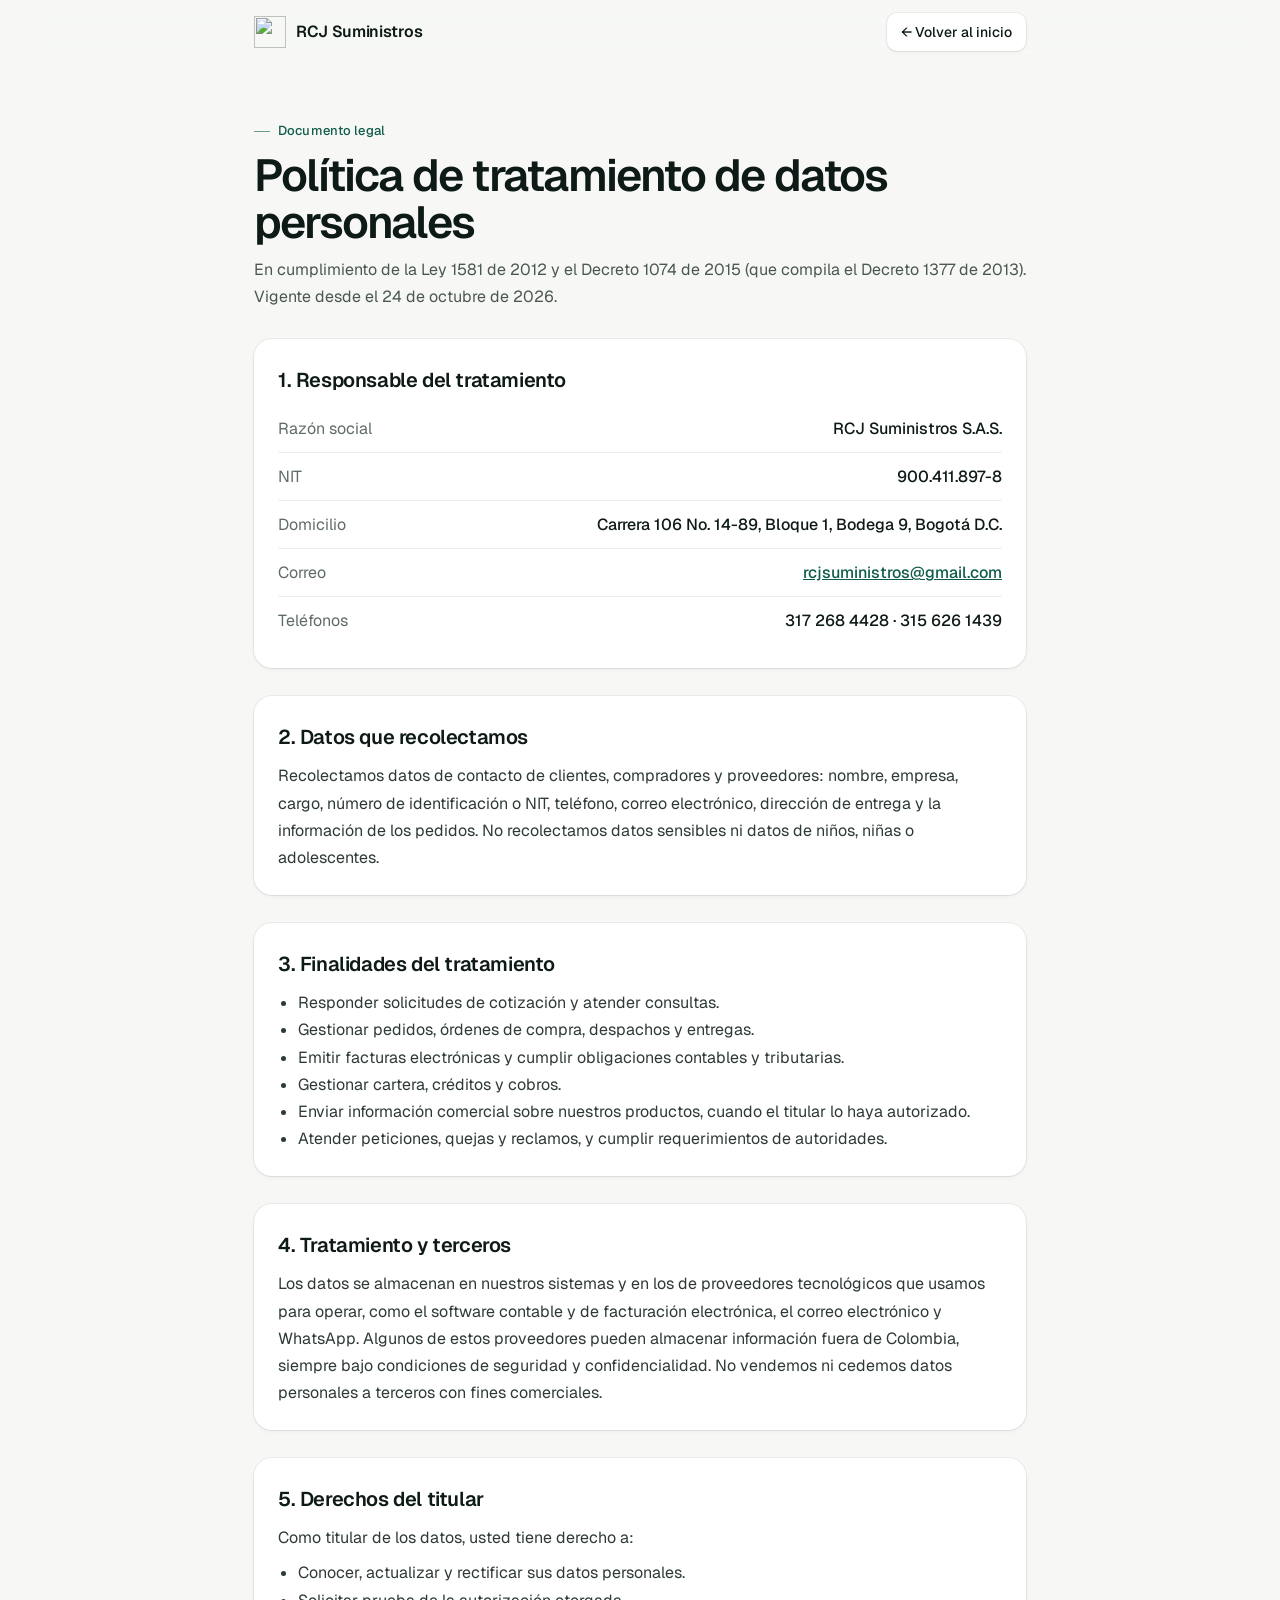
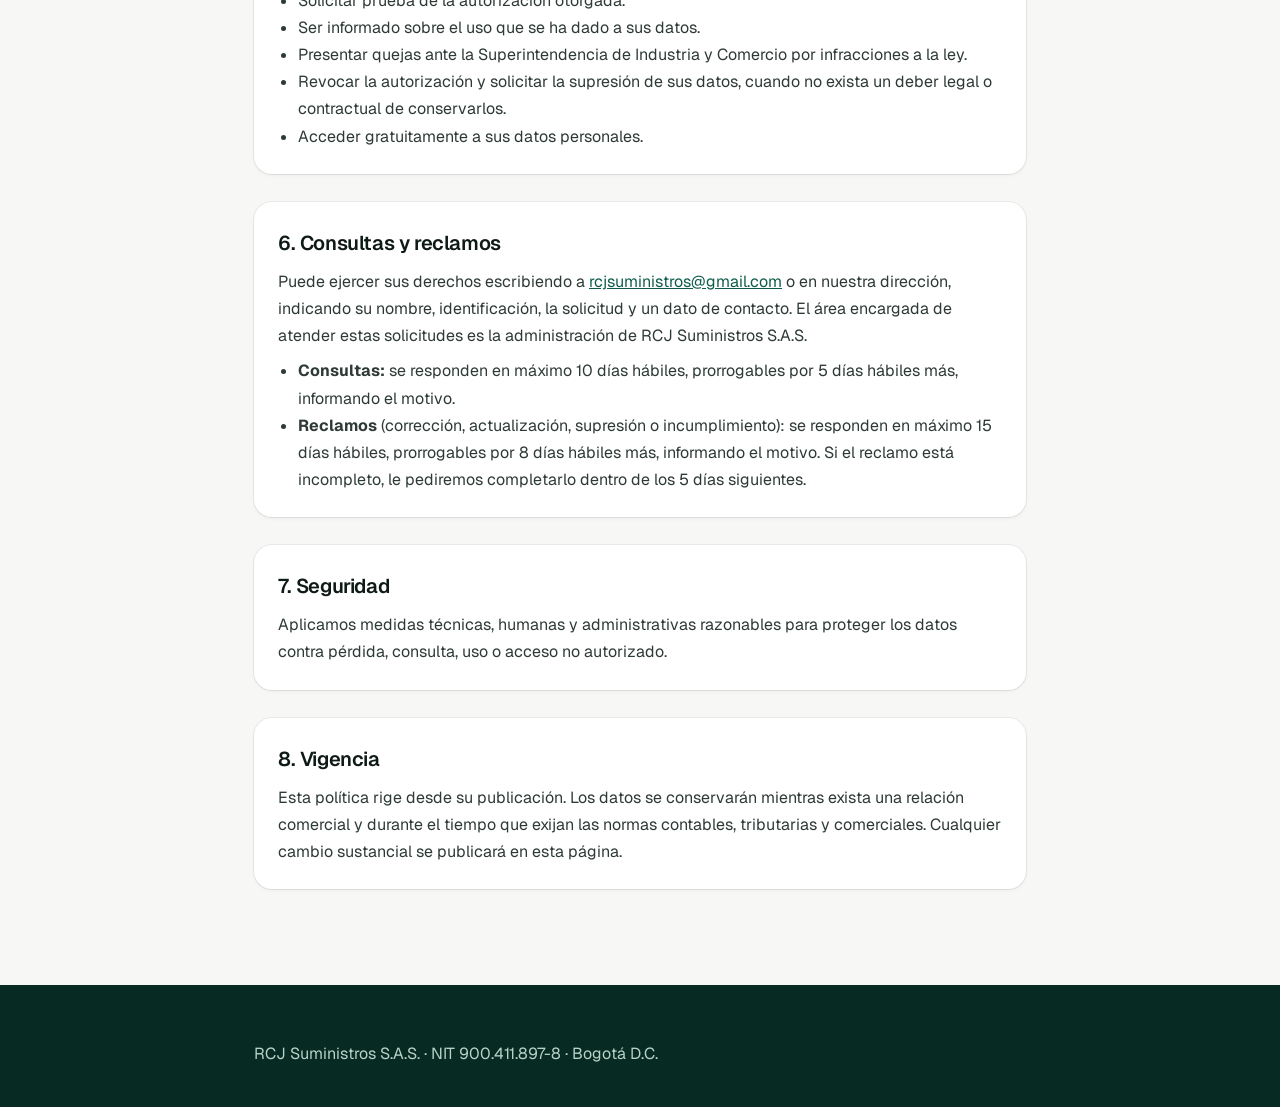
==== politica-de-datos.html @ 97f1fbfd "Subir pagina web RCJ Suministros" ====
<!doctype html>
<html lang="es">
<head>
<meta charset="utf-8">
<meta name="viewport" content="width=device-width, initial-scale=1">
<title>Política de tratamiento de datos personales | RCJ Suministros</title>
<meta name="description" content="Política de tratamiento de datos personales de RCJ Suministros S.A.S., conforme a la Ley 1581 de 2012.">
<link rel="canonical" href="https://rcjsuministros.com/politica-de-datos.html">
<link rel="icon" href="img/logo.svg" type="image/svg+xml">
<link rel="preconnect" href="https://fonts.googleapis.com">
<link rel="preconnect" href="https://fonts.gstatic.com" crossorigin>
<link href="https://fonts.googleapis.com/css2?family=Geist:wght@400;500;600;700&family=Instrument+Serif:ital@1&display=swap" rel="stylesheet">
<link rel="stylesheet" href="styles.css">
</head>
<body>
<header class="site-header">
<div class="wrap" style="max-width:820px">
<a href="./" class="brand"><img src="img/logo.svg" width="32" height="32" alt="">RCJ Suministros</a>
<nav class="nav"><a href="./" class="btn btn-light btn-sm">← Volver al inicio</a></nav>
</div>
</header>

<main class="legal">
<div style="display:flex;flex-direction:column;gap:10px">
<span class="eyebrow">Documento legal</span>
<h1>Política de tratamiento de datos personales</h1>
<p style="color:#4A5751">En cumplimiento de la Ley 1581 de 2012 y el Decreto 1074 de 2015 (que compila el Decreto 1377 de 2013). Vigente desde el 24 de octubre de 2026.</p>
</div>

<section><h2>1. Responsable del tratamiento</h2>
<div class="facts">
<div><span class="muted">Razón social</span><strong style="font-weight:500">RCJ Suministros S.A.S.</strong></div>
<div><span class="muted">NIT</span><strong style="font-weight:500">900.411.897-8</strong></div>
<div><span class="muted">Domicilio</span><strong style="font-weight:500">Carrera 106 No. 14-89, Bloque 1, Bodega 9, Bogotá D.C.</strong></div>
<div><span class="muted">Correo</span><a href="mailto:rcjsuministros@gmail.com" style="font-weight:500">rcjsuministros@gmail.com</a></div>
<div><span class="muted">Teléfonos</span><strong style="font-weight:500">317 268 4428 · 315 626 1439</strong></div>
</div></section>

<section><h2>2. Datos que recolectamos</h2>
<p>Recolectamos datos de contacto de clientes, compradores y proveedores: nombre, empresa, cargo, número de identificación o NIT, teléfono, correo electrónico, dirección de entrega y la información de los pedidos. No recolectamos datos sensibles ni datos de niños, niñas o adolescentes.</p></section>

<section><h2>3. Finalidades del tratamiento</h2>
<ul>
<li>Responder solicitudes de cotización y atender consultas.</li>
<li>Gestionar pedidos, órdenes de compra, despachos y entregas.</li>
<li>Emitir facturas electrónicas y cumplir obligaciones contables y tributarias.</li>
<li>Gestionar cartera, créditos y cobros.</li>
<li>Enviar información comercial sobre nuestros productos, cuando el titular lo haya autorizado.</li>
<li>Atender peticiones, quejas y reclamos, y cumplir requerimientos de autoridades.</li>
</ul></section>

<section><h2>4. Tratamiento y terceros</h2>
<p>Los datos se almacenan en nuestros sistemas y en los de proveedores tecnológicos que usamos para operar, como el software contable y de facturación electrónica, el correo electrónico y WhatsApp. Algunos de estos proveedores pueden almacenar información fuera de Colombia, siempre bajo condiciones de seguridad y confidencialidad. No vendemos ni cedemos datos personales a terceros con fines comerciales.</p></section>

<section><h2>5. Derechos del titular</h2>
<p>Como titular de los datos, usted tiene derecho a:</p>
<ul>
<li>Conocer, actualizar y rectificar sus datos personales.</li>
<li>Solicitar prueba de la autorización otorgada.</li>
<li>Ser informado sobre el uso que se ha dado a sus datos.</li>
<li>Presentar quejas ante la Superintendencia de Industria y Comercio por infracciones a la ley.</li>
<li>Revocar la autorización y solicitar la supresión de sus datos, cuando no exista un deber legal o contractual de conservarlos.</li>
<li>Acceder gratuitamente a sus datos personales.</li>
</ul></section>

<section><h2>6. Consultas y reclamos</h2>
<p>Puede ejercer sus derechos escribiendo a <a href="mailto:rcjsuministros@gmail.com">rcjsuministros@gmail.com</a> o en nuestra dirección, indicando su nombre, identificación, la solicitud y un dato de contacto. El área encargada de atender estas solicitudes es la administración de RCJ Suministros S.A.S.</p>
<ul>
<li><strong>Consultas:</strong> se responden en máximo 10 días hábiles, prorrogables por 5 días hábiles más, informando el motivo.</li>
<li><strong>Reclamos</strong> (corrección, actualización, supresión o incumplimiento): se responden en máximo 15 días hábiles, prorrogables por 8 días hábiles más, informando el motivo. Si el reclamo está incompleto, le pediremos completarlo dentro de los 5 días siguientes.</li>
</ul></section>

<section><h2>7. Seguridad</h2>
<p>Aplicamos medidas técnicas, humanas y administrativas razonables para proteger los datos contra pérdida, consulta, uso o acceso no autorizado.</p></section>

<section><h2>8. Vigencia</h2>
<p>Esta política rige desde su publicación. Los datos se conservarán mientras exista una relación comercial y durante el tiempo que exijan las normas contables, tributarias y comerciales. Cualquier cambio sustancial se publicará en esta página.</p></section>
</main>

<footer class="site-footer" style="padding-bottom:40px">
<div class="wrap" style="max-width:820px">RCJ Suministros S.A.S. · NIT 900.411.897-8 · Bogotá D.C.</div>
</footer>
</body>
</html>
---- styles.css ----
/* ==========================================================
   RCJ Suministros — estilos
   Movimiento según la guía de Emil Kowalski:
   ease-out fuerte para entrar/salir, ease-in-out para mover,
   solo transform/opacity, hover solo con puntero fino.
   ========================================================== */
:root{
  --green-900:#072B22;
  --green-800:#0A3D31;
  --green-700:#0F5C4A;
  --green-600:#16745D;
  --green-200:#BFE3D2;
  --green-100:#E3F1EA;
  --green-50:#F1F7F4;
  --ink:#0E1A16;
  --ink-2:#2E3A35;
  --muted:#5F6B66;
  --line:rgba(14,26,22,.08);
  --bg:#F7F8F6;
  --white:#FFFFFF;
  --ring:0 0 0 1px rgba(14,26,22,.06);
  --shadow-sm:0 0 0 1px rgba(14,26,22,.06),0 1px 2px rgba(14,26,22,.04),0 2px 6px -2px rgba(14,26,22,.06);
  --shadow-md:0 0 0 1px rgba(14,26,22,.06),0 2px 4px rgba(14,26,22,.04),0 12px 28px -8px rgba(14,26,22,.14);
  --shadow-lg:0 0 0 1px rgba(14,26,22,.05),0 8px 16px -4px rgba(14,26,22,.08),0 32px 64px -16px rgba(14,26,22,.22);
  --ease-out:cubic-bezier(.23,1,.32,1);
  --ease-in-out:cubic-bezier(.77,0,.175,1);
  --ease-drawer:cubic-bezier(.32,.72,0,1);
  --radius:16px;
  --font:'Geist',system-ui,-apple-system,'Segoe UI',sans-serif;
  --serif:'Instrument Serif',Georgia,serif;
}

*{box-sizing:border-box}
html{-webkit-tap-highlight-color:transparent;-webkit-text-size-adjust:100%;scroll-behavior:smooth;scroll-padding-top:80px}
body{margin:0;background:var(--bg);color:var(--ink);font-family:var(--font);font-size:16px;line-height:1.6;-webkit-font-smoothing:antialiased;text-rendering:optimizeLegibility}
img{max-width:100%;display:block}
a{color:var(--green-700)}
button,a,[role="button"]{touch-action:manipulation}
button,.btn,.tab,.chip{user-select:none;-webkit-user-select:none}
input,textarea,select{font-size:16px}
:focus-visible{outline:2px solid var(--green-700);outline-offset:2px;border-radius:6px}
.wrap{max-width:1200px;margin:0 auto;padding:0 24px}
.num{font-variant-numeric:tabular-nums}
.sr-only{position:absolute;width:1px;height:1px;padding:0;margin:-1px;overflow:hidden;clip:rect(0,0,0,0);border:0}
[hidden]{display:none !important}

/* Tipografía: tracking según tamaño */
.eyebrow{display:inline-flex;align-items:center;gap:8px;font-size:13px;font-weight:500;color:var(--green-700);letter-spacing:.01em}
.eyebrow::before{content:"";width:16px;height:1px;background:currentColor;opacity:.6}
.h2{margin:0;font-weight:600;font-size:clamp(2rem,3.6vw,2.9rem);line-height:1.06;letter-spacing:-.035em}
.h2 em,.hero h1 em{font-family:var(--serif);font-style:italic;font-weight:400;letter-spacing:-.01em}
.lead{margin:0;color:var(--muted);font-size:17px;line-height:1.6}
.section-head{display:flex;flex-direction:column;gap:14px;max-width:640px}

/* ---------- Botones ---------- */
.btn{display:inline-flex;align-items:center;justify-content:center;gap:8px;font:inherit;font-size:15px;font-weight:500;text-decoration:none;border-radius:12px;padding:13px 20px;min-height:46px;cursor:pointer;border:0;transition:transform 160ms var(--ease-out),background-color 150ms ease,box-shadow 150ms ease,color 150ms ease}
.btn:active{transform:scale(.97)}
.btn-primary{background:var(--green-700);color:#fff;box-shadow:inset 0 1px 0 rgba(255,255,255,.14),0 1px 2px rgba(7,43,34,.3),0 4px 12px -4px rgba(7,43,34,.4)}
.btn-light{background:#fff;color:var(--ink);box-shadow:var(--shadow-sm)}
.btn-glass{background:rgba(255,255,255,.12);color:#fff;box-shadow:inset 0 0 0 1px rgba(255,255,255,.18)}
.btn-sm{padding:8px 14px;min-height:38px;font-size:14px;border-radius:10px}
.btn[aria-disabled="true"]{background:#9DB8AE;box-shadow:none}

/* ---------- Header ---------- */
.site-header{position:sticky;top:0;z-index:40;background:rgba(247,248,246,.72);-webkit-backdrop-filter:saturate(180%) blur(16px);backdrop-filter:saturate(180%) blur(16px);padding-top:env(safe-area-inset-top,0px);transition:box-shadow 200ms ease}
.site-header[data-scrolled]{box-shadow:0 1px 0 var(--line),0 8px 24px -16px rgba(14,26,22,.18)}
.site-header .wrap{display:flex;align-items:center;justify-content:space-between;gap:16px;height:64px}
.brand{display:flex;align-items:center;gap:10px;text-decoration:none;color:var(--ink);font-weight:600;letter-spacing:-.02em;font-size:16px}
.brand small{display:block;font-size:11px;font-weight:500;color:var(--muted);letter-spacing:.06em;text-transform:uppercase;line-height:1}
.nav{display:flex;align-items:center;gap:4px}
.nav a.link{color:var(--ink-2);text-decoration:none;font-size:14px;padding:8px 12px;border-radius:8px;transition:background-color 150ms ease,color 150ms ease}
.cart-btn{position:relative}
.badge{position:absolute;top:-6px;right:-6px;min-width:20px;height:20px;padding:0 6px;border-radius:999px;background:#fff;color:var(--green-700);font-size:12px;font-weight:600;display:flex;align-items:center;justify-content:center;box-shadow:0 0 0 2px var(--green-700)}
@media (max-width:760px){.nav a.link{display:none}}
.btn{white-space:nowrap}
@media (max-width:520px){.brand small{display:none}.status{font-size:12px}}

/* ---------- Hero ---------- */
.hero{position:relative;padding:56px 0 72px;overflow:hidden}
.hero::before{content:"";position:absolute;inset:0;background-image:radial-gradient(rgba(14,26,22,.09) 1px,transparent 1px);background-size:22px 22px;-webkit-mask-image:radial-gradient(ellipse 70% 60% at 30% 30%,#000 30%,transparent 75%);mask-image:radial-gradient(ellipse 70% 60% at 30% 30%,#000 30%,transparent 75%);pointer-events:none}
.hero .wrap{position:relative;display:grid;grid-template-columns:minmax(0,1.05fr) minmax(0,1fr);gap:56px;align-items:center}
@media (max-width:960px){.hero .wrap{grid-template-columns:minmax(0,1fr);gap:48px}}
.hero-copy{display:flex;flex-direction:column;gap:24px}
.status{align-self:flex-start;display:inline-flex;align-items:center;gap:10px;font-size:13px;font-weight:500;color:var(--ink-2);background:#fff;padding:6px 14px 6px 8px;border-radius:999px;box-shadow:var(--shadow-sm)}
.status b{display:inline-flex;align-items:center;gap:6px;font-weight:600;color:var(--green-700);background:var(--green-100);padding:2px 8px;border-radius:999px;font-size:12px}
.status b::before{content:"";width:6px;height:6px;border-radius:50%;background:#1E9E72;box-shadow:0 0 0 3px rgba(30,158,114,.2)}
.hero h1{margin:0;font-weight:600;font-size:clamp(2.6rem,6vw,4.6rem);line-height:.98;letter-spacing:-.05em}
.hero h1 em{color:var(--green-700)}
.hero p.lead{font-size:19px;max-width:520px;color:var(--ink-2)}
.hero-actions{display:flex;flex-wrap:wrap;gap:10px}
.hero-proof{display:flex;flex-wrap:wrap;gap:8px 20px;margin-top:4px;font-size:14px;color:var(--muted)}
.hero-proof span{display:inline-flex;align-items:center;gap:8px}

/* Escenario */
.stage{position:relative;aspect-ratio:1/1.02;max-width:560px;width:100%;justify-self:end;border-radius:32px;background:var(--green-700);box-shadow:var(--shadow-lg);overflow:hidden;isolation:isolate}
@media (max-width:960px){.stage{justify-self:center;aspect-ratio:1/1.05}}
.stage::before{content:"";position:absolute;inset:0;background-image:radial-gradient(rgba(255,255,255,.12) 1px,transparent 1px);background-size:18px 18px;z-index:-1}
.stage::after{content:"";position:absolute;inset:auto -20% -40% -20%;height:70%;background:radial-gradient(closest-side,rgba(191,227,210,.35),transparent);z-index:-1}
.tile{position:absolute;width:30%;aspect-ratio:1;border-radius:22px;background:#fff;display:flex;align-items:center;justify-content:center;box-shadow:0 1px 0 rgba(255,255,255,.6) inset,0 18px 40px -16px rgba(0,0,0,.45)}
.tile img{width:84%;height:auto}
.tile span{position:absolute;bottom:10px;left:12px;font-size:11px;font-weight:600;color:var(--muted);letter-spacing:.02em}
.t1{top:7%;left:7%;rotate:-6deg}
.t2{top:5%;left:39%;rotate:4deg}
.t3{top:11%;right:6%;rotate:-3deg}
.t4{top:38%;left:36%;rotate:5deg;width:27%}
.t5{top:40%;left:6%;rotate:-4deg;width:26%}
.glass{position:absolute;right:6%;left:auto;bottom:6%;width:min(78%,360px);border-radius:20px;background:rgba(255,255,255,.86);-webkit-backdrop-filter:blur(18px) saturate(180%);backdrop-filter:blur(18px) saturate(180%);box-shadow:inset 0 1px 0 rgba(255,255,255,.9),0 24px 48px -16px rgba(0,0,0,.45);padding:16px 18px;color:var(--ink)}
.glass-head{display:flex;justify-content:space-between;align-items:center;margin-bottom:8px}
.glass-head small{font-size:11px;font-weight:500;text-transform:uppercase;letter-spacing:.08em;color:var(--muted)}
.glass-head b{font-size:11px;font-weight:600;color:var(--green-700);background:var(--green-100);padding:3px 8px;border-radius:999px}
.glass-row{display:flex;justify-content:space-between;font-size:13px;padding:5px 0;color:var(--ink-2)}
.glass-total{display:flex;justify-content:space-between;align-items:baseline;border-top:1px solid var(--line);margin-top:6px;padding-top:10px;font-weight:600}
.glass-total span:last-child{font-size:20px;letter-spacing:-.02em}
.glass-foot{display:flex;gap:6px;margin-top:10px;flex-wrap:wrap}
.glass-foot span{display:inline-flex;align-items:center;gap:5px;font-size:11px;font-weight:500;color:var(--ink-2);background:#fff;box-shadow:var(--ring);padding:3px 8px;border-radius:7px}

/* Entrada del hero (raro: una vez por visita → se permite delight) */
@keyframes rise{from{opacity:0;transform:translateY(12px)}to{opacity:1;transform:none}}
@keyframes tileIn{from{opacity:0;transform:translateY(16px) scale(.95)}to{opacity:1;transform:none}}
.rise{animation:rise 700ms var(--ease-out) both}
.tile{animation:tileIn 700ms var(--ease-out) both}
.t1{animation-delay:180ms}.t2{animation-delay:240ms}.t3{animation-delay:300ms}.t4{animation-delay:360ms}.t5{animation-delay:420ms}
.glass{animation:tileIn 800ms var(--ease-out) 520ms both}
.d1{animation-delay:60ms}.d2{animation-delay:120ms}.d3{animation-delay:180ms}.d4{animation-delay:240ms}

/* ---------- Franja de productos (movimiento constante → linear) ---------- */
.marquee{background:var(--green-900);color:#CFE6DC;overflow:hidden;padding:14px 0;-webkit-mask-image:linear-gradient(90deg,transparent,#000 8%,#000 92%,transparent);mask-image:linear-gradient(90deg,transparent,#000 8%,#000 92%,transparent)}
.marquee-track{display:flex;width:max-content;animation:marquee 48s linear infinite}
.marquee ul{display:flex;gap:36px;margin:0;padding:0 18px;list-style:none;font-size:15px;white-space:nowrap}
.marquee li{display:flex;align-items:center;gap:36px}
.marquee li::after{content:"";width:5px;height:5px;border-radius:50%;background:var(--green-200);opacity:.5}
@keyframes marquee{to{transform:translateX(-50%)}}

/* ---------- Cifras ---------- */
.stats{padding:72px 0 24px}
.stats-grid{display:grid;grid-template-columns:repeat(4,minmax(0,1fr));gap:12px}
@media (max-width:860px){.stats-grid{grid-template-columns:repeat(2,minmax(0,1fr))}}
.stat{background:#fff;border-radius:var(--radius);box-shadow:var(--shadow-sm);padding:24px}
.stat strong{display:block;font-size:clamp(2rem,3.2vw,2.6rem);font-weight:600;letter-spacing:-.045em;line-height:1}
.stat strong small{font-size:.5em;letter-spacing:-.02em;font-weight:500;color:var(--muted);margin-left:4px}
.stat span{display:block;margin-top:10px;font-size:14px;color:var(--muted);line-height:1.45}

/* ---------- Bento de líneas ---------- */
.lines{padding:72px 0}
.bento{display:grid;grid-template-columns:repeat(6,minmax(0,1fr));grid-auto-rows:minmax(180px,auto);gap:12px;margin-top:36px}
.bento-item{position:relative;border-radius:22px;overflow:hidden;padding:24px;display:flex;flex-direction:column;justify-content:space-between;gap:16px;text-align:left;font:inherit;color:inherit;border:0;cursor:pointer;box-shadow:var(--shadow-sm);transition:transform 220ms var(--ease-out),box-shadow 220ms ease}
.bento-item:active{transform:scale(.985)}
.bento-item h3{margin:0;font-size:22px;font-weight:600;letter-spacing:-.025em}
.bento-item p{margin:6px 0 0;font-size:14px;line-height:1.5;color:inherit;opacity:.78;max-width:280px}
.bento-item .go{display:inline-flex;align-items:center;gap:6px;font-size:14px;font-weight:500}
.bento-item .art{position:absolute;right:-4%;bottom:-6%;width:52%;pointer-events:none}
.b-aseo{grid-column:span 4;grid-row:span 2;background:var(--green-700);color:#fff}
.b-aseo .art{width:46%;right:2%;bottom:4%}
.b-aseo .art-2{position:absolute;right:30%;bottom:-4%;width:30%;pointer-events:none;rotate:-8deg}
.b-cafe{grid-column:span 2;grid-row:span 2;background:#F3EBDD;color:#3A2A1C}
.b-cafe .art{width:70%;right:-6%;bottom:-2%}
.b-pap{grid-column:span 3;background:#fff;color:var(--ink)}
.b-otros{grid-column:span 3;background:var(--ink);color:#fff}
.b-pap .art,.b-otros .art{width:34%;right:2%;bottom:-8%}
@media (max-width:860px){
  .bento{grid-template-columns:repeat(2,minmax(0,1fr))}
  .b-aseo,.b-cafe,.b-pap,.b-otros{grid-column:span 2;grid-row:span 1;min-height:220px}
}

/* Revelado al hacer scroll (superficie de marketing, una sola vez) */
.js .reveal{opacity:0;transform:translateY(14px);transition:opacity 700ms var(--ease-out),transform 700ms var(--ease-out)}
.js .reveal[data-visible]{opacity:1;transform:none}
.js .reveal-clip{clip-path:inset(0 0 100% 0);transition:clip-path 800ms var(--ease-in-out)}
.js .reveal-clip[data-visible]{clip-path:inset(0 0 0 0)}

/* ---------- Productos ---------- */
.products{padding:72px 0 48px}
.products-head{display:flex;flex-wrap:wrap;justify-content:space-between;align-items:flex-end;gap:24px}
.tabs{position:relative;display:flex;flex-wrap:wrap;padding:4px;background:#fff;border-radius:14px;box-shadow:var(--shadow-sm)}
.tabs-row{display:flex;flex-wrap:wrap;gap:2px}
.tab{font:inherit;font-size:14px;font-weight:500;min-height:40px;padding:0 16px;border-radius:10px;border:0;background:transparent;color:var(--ink-2);cursor:pointer;transition:color 150ms ease}
.tab:active{transform:scale(.97)}
/* Copia activa recortada con clip-path: texto y fondo cambian juntos */
.tabs-active{position:absolute;inset:4px;pointer-events:none;transition:clip-path 260ms var(--ease-in-out)}
.tabs-active .tab{background:var(--green-700);color:#fff;border-radius:10px}
.grid{display:grid;grid-template-columns:repeat(auto-fill,minmax(240px,1fr));gap:14px;margin-top:28px}
.card{position:relative;background:#fff;border-radius:18px;box-shadow:var(--shadow-sm);overflow:hidden;display:flex;flex-direction:column;transition:transform 220ms var(--ease-out),box-shadow 220ms ease}
.card-img{position:relative;height:170px;margin:8px 8px 0;border-radius:12px;background:var(--green-50);display:flex;align-items:center;justify-content:center}
.card-img img{width:200px;height:150px;object-fit:contain;transition:transform 300ms var(--ease-out)}
.card-img .line{position:absolute;top:10px;left:10px;font-size:11px;font-weight:600;color:var(--green-700);background:rgba(255,255,255,.92);padding:3px 8px;border-radius:7px;box-shadow:var(--ring)}
.card-body{padding:14px 16px 16px;display:flex;flex-direction:column;flex:1}
.card-body h3{margin:0;font-size:15px;font-weight:500;line-height:1.35;letter-spacing:-.01em}
.card-body .pres{font-size:13px;color:var(--muted);margin-top:2px}
.card-foot{display:flex;align-items:center;justify-content:space-between;gap:10px;margin-top:auto;padding-top:16px}
.price{font-size:19px;font-weight:600;letter-spacing:-.03em}
.price small{font-size:12px;font-weight:400;color:var(--muted);letter-spacing:0;margin-left:4px}
.add{font:inherit;font-size:14px;font-weight:500;height:38px;padding:0 14px;border-radius:10px;border:0;background:var(--green-50);color:var(--green-700);cursor:pointer;display:inline-flex;align-items:center;gap:6px;box-shadow:inset 0 0 0 1px rgba(15,92,74,.12);transition:transform 160ms var(--ease-out),background-color 150ms ease}
.add:active,.step button:active{transform:scale(.95)}
.step{display:inline-flex;align-items:center;height:38px;border-radius:10px;background:var(--green-700);color:#fff;overflow:hidden}
.step button{font:inherit;width:36px;height:38px;border:0;background:transparent;color:inherit;cursor:pointer;font-size:18px;line-height:1;transition:transform 160ms var(--ease-out),background-color 150ms ease}
.step span{min-width:24px;text-align:center;font-weight:600;font-size:14px}
.step.light{background:#fff;color:var(--ink);box-shadow:var(--shadow-sm)}
.grid .card{animation:cardIn 260ms var(--ease-out) both}
@keyframes cardIn{from{opacity:0;transform:translateY(6px)}to{opacity:1;transform:none}}
.note{margin:20px 0 0;font-size:13px;color:var(--muted)}

/* ---------- Cómo pedir ---------- */
.how{padding:48px 0 88px}
.how-panel{position:relative;background:var(--green-800);color:#fff;border-radius:32px;padding:clamp(32px,5vw,64px);overflow:hidden;isolation:isolate}
.how-panel::before{content:"";position:absolute;inset:0;background-image:radial-gradient(rgba(255,255,255,.08) 1px,transparent 1px);background-size:20px 20px;z-index:-1;-webkit-mask-image:linear-gradient(180deg,#000,transparent 80%);mask-image:linear-gradient(180deg,#000,transparent 80%)}
.how-panel .eyebrow{color:var(--green-200)}
.steps{position:relative;margin:48px 0 0;padding:0;list-style:none;display:grid;grid-template-columns:repeat(4,minmax(0,1fr));gap:28px}
@media (max-width:860px){.steps{grid-template-columns:repeat(2,minmax(0,1fr))}}
@media (max-width:520px){.steps{grid-template-columns:minmax(0,1fr)}}
.steps li{position:relative;display:flex;flex-direction:column;gap:10px;padding-top:28px}
.steps li::before{content:"";position:absolute;top:0;left:0;right:0;height:1px;background:rgba(255,255,255,.18)}
.steps .dot{position:absolute;top:-6px;left:0;width:13px;height:13px;border-radius:50%;background:var(--green-200);box-shadow:0 0 0 4px var(--green-800)}
.steps small{font-size:13px;color:var(--green-200);font-weight:500}
.steps strong{font-size:19px;font-weight:600;letter-spacing:-.02em}
.steps span{font-size:15px;color:#C8E2D7;line-height:1.55}
.how-cta{display:flex;flex-wrap:wrap;gap:10px;margin-top:44px}

/* ---------- Clientes ---------- */
.clients{padding:24px 0 88px}
.clients .wrap{display:grid;grid-template-columns:minmax(0,1fr) minmax(0,1.6fr);gap:48px;align-items:start}
@media (max-width:860px){.clients .wrap{grid-template-columns:minmax(0,1fr)}}
.client-grid{display:grid;grid-template-columns:repeat(2,minmax(0,1fr));gap:12px}
@media (max-width:520px){.client-grid{grid-template-columns:minmax(0,1fr)}}
.client{background:#fff;border-radius:var(--radius);box-shadow:var(--shadow-sm);padding:22px;display:flex;gap:14px;align-items:flex-start}
.client .ic{width:40px;height:40px;border-radius:11px;background:var(--green-100);display:flex;align-items:center;justify-content:center;flex:none}
.client strong{display:block;font-weight:600;letter-spacing:-.01em}
.client span{display:block;font-size:14px;color:var(--muted);line-height:1.5;margin-top:2px}

/* ---------- Contacto / CTA ---------- */
.contact{padding:0 0 88px}
.contact-panel{display:grid;grid-template-columns:minmax(0,1.2fr) minmax(0,1fr);gap:0;background:#fff;border-radius:32px;box-shadow:var(--shadow-md);overflow:hidden}
@media (max-width:860px){.contact-panel{grid-template-columns:minmax(0,1fr)}}
.contact-main{padding:clamp(28px,5vw,56px);display:flex;flex-direction:column;gap:18px}
.contact-actions{display:flex;flex-wrap:wrap;gap:10px;margin-top:8px}
.contact-side{background:var(--green-50);padding:clamp(28px,5vw,48px);display:flex;flex-direction:column}
.contact-side a,.contact-side div{display:flex;justify-content:space-between;gap:16px;padding:14px 0;border-bottom:1px solid var(--line);text-decoration:none;color:var(--ink);font-size:15px}
.contact-side > :last-child{border-bottom:0}
.contact-side span:first-child{color:var(--muted)}
.contact-side span:last-child{font-weight:500;text-align:right;overflow-wrap:anywhere}

/* ---------- FAQ (acordeón con grid 0fr→1fr) ---------- */
.faq{padding:0 0 96px}
.faq .wrap{display:grid;grid-template-columns:minmax(0,1fr) minmax(0,1.6fr);gap:48px;align-items:start}
@media (max-width:860px){.faq .wrap{grid-template-columns:minmax(0,1fr)}}
.faq-list{background:#fff;border-radius:22px;box-shadow:var(--shadow-sm);padding:4px 24px}
.qa{border-bottom:1px solid var(--line)}
.qa:last-child{border-bottom:0}
.qa button{all:unset;box-sizing:border-box;width:100%;display:flex;justify-content:space-between;align-items:center;gap:16px;padding:20px 0;font-weight:500;font-size:16px;cursor:pointer}
.qa button:focus-visible{outline:2px solid var(--green-700);outline-offset:2px;border-radius:6px}
.qa .plus{flex:none;width:28px;height:28px;border-radius:8px;background:var(--green-50);display:flex;align-items:center;justify-content:center;transition:transform 200ms var(--ease-out),background-color 150ms ease}
.qa[data-open] .plus{transform:rotate(45deg);background:var(--green-100)}
.qa .ans{display:grid;grid-template-rows:0fr;transition:grid-template-rows 220ms var(--ease-out)}
.qa[data-open] .ans{grid-template-rows:1fr}
.qa .ans > div{overflow:hidden}
.qa .ans p{margin:0 0 20px;color:var(--muted);max-width:620px;opacity:0;transition:opacity 200ms ease}
.qa[data-open] .ans p{opacity:1}

/* ---------- Footer ---------- */
.site-footer{background:var(--green-900);color:#B9D3C8;padding:56px 0 calc(40px + env(safe-area-inset-bottom,0px))}
.footer-grid{display:grid;grid-template-columns:minmax(0,1.4fr) repeat(2,minmax(0,1fr));gap:40px}
@media (max-width:760px){.footer-grid{grid-template-columns:minmax(0,1fr)}}
.site-footer .brand{color:#fff}
.site-footer .brand small{color:#8DB3A4}
.site-footer h4{margin:0 0 12px;color:#fff;font-size:14px;font-weight:600}
.site-footer ul{margin:0;padding:0;list-style:none;display:flex;flex-direction:column;gap:8px;font-size:14px}
.site-footer a{color:#B9D3C8;text-decoration:none;transition:color 150ms ease}
.footer-bottom{display:flex;flex-wrap:wrap;justify-content:space-between;gap:12px;margin-top:40px;padding-top:24px;border-top:1px solid rgba(255,255,255,.1);font-size:13px;color:#8DB3A4}

/* ---------- Panel de pedido (drawer) ---------- */
.scrim{position:fixed;inset:0;z-index:60;background:rgba(7,20,16,.42);opacity:0;pointer-events:none;transition:opacity 300ms var(--ease-out)}
.drawer{position:fixed;z-index:61;top:0;right:0;height:100dvh;width:min(460px,100vw);background:var(--bg);box-shadow:-24px 0 64px -24px rgba(7,20,16,.35);display:flex;flex-direction:column;transform:translateX(100%);transition:transform 360ms var(--ease-drawer);visibility:hidden}
.drawer-open .scrim{opacity:1;pointer-events:auto}
.drawer-open .drawer{transform:translateX(0);visibility:visible;transition:transform 500ms var(--ease-drawer)}
.drawer-instant .scrim,.drawer-instant .drawer{transition-duration:0ms !important}
@media (max-width:640px){
  .drawer{top:auto;bottom:0;left:0;width:100%;height:auto;max-height:92dvh;border-radius:22px 22px 0 0;transform:translateY(100%);box-shadow:0 -24px 64px -24px rgba(7,20,16,.35)}
  .drawer-open .drawer{transform:translateY(0)}
  .drawer::before{content:"";display:block;width:40px;height:5px;border-radius:99px;background:rgba(14,26,22,.18);margin:8px auto 0}
}
.drawer-head{display:flex;justify-content:space-between;align-items:center;padding:16px 20px;border-bottom:1px solid var(--line)}
.drawer-head h2{margin:0;font-size:18px;font-weight:600;letter-spacing:-.02em}
.icon-btn{width:38px;height:38px;border-radius:10px;border:0;background:#fff;box-shadow:var(--shadow-sm);display:flex;align-items:center;justify-content:center;cursor:pointer;color:var(--ink);transition:transform 160ms var(--ease-out)}
.icon-btn:active{transform:scale(.95)}
.drawer-body{flex:1;overflow-y:auto;overscroll-behavior:contain;padding:20px;display:flex;flex-direction:column;gap:18px}
.drawer-foot{padding:16px 20px calc(16px + env(safe-area-inset-bottom,0px));border-top:1px solid var(--line);background:#fff;display:flex;flex-direction:column;gap:10px}
.empty{text-align:center;padding:28px 16px;border-radius:14px;background:#fff;box-shadow:var(--shadow-sm);color:var(--muted);font-size:14px}
.empty img{width:120px;margin:0 auto 8px;opacity:.9}
.list-box{background:#fff;border-radius:14px;box-shadow:var(--shadow-sm);padding:2px 14px}
.list-row{display:flex;align-items:center;gap:12px;padding:12px 0;border-bottom:1px solid var(--line)}
.list-row:last-child{border-bottom:0}
.list-row .thumb{width:44px;height:44px;border-radius:10px;background:var(--green-50);display:flex;align-items:center;justify-content:center;flex:none}
.list-row .thumb img{width:38px}
.list-row .name{flex:1;min-width:0;font-size:14px;font-weight:500;line-height:1.3}
.list-row .name span{display:block;font-size:12px;font-weight:400;color:var(--muted)}
.fields{display:grid;grid-template-columns:repeat(2,minmax(0,1fr));gap:12px}
@media (max-width:420px){.fields{grid-template-columns:minmax(0,1fr)}}
.field{display:flex;flex-direction:column;gap:6px;font-size:13px;font-weight:500;color:var(--ink-2)}
.field input,.field textarea{font:inherit;font-size:16px;font-weight:400;padding:11px 13px;border:0;border-radius:11px;background:#fff;color:var(--ink);box-shadow:var(--shadow-sm);transition:box-shadow 150ms ease}
.field textarea{resize:vertical;min-height:88px}
.field input:focus,.field textarea:focus{outline:none;box-shadow:0 0 0 1px var(--green-700),0 0 0 4px rgba(15,92,74,.14)}
.consent{display:flex;gap:10px;align-items:flex-start;font-size:13px;line-height:1.5;color:var(--ink-2);cursor:pointer}
.consent input{width:18px;height:18px;margin:1px 0 0;accent-color:var(--green-700);flex:none}
.error{font-size:13px;color:#A3361F}
.privacy{margin:0;font-size:11.5px;line-height:1.5;color:var(--muted)}
.drawer-foot .btn{width:100%}

/* ---------- Toast (transición, no keyframes: se puede interrumpir) ---------- */
.toast{position:fixed;z-index:70;left:50%;bottom:calc(20px + env(safe-area-inset-bottom,0px));display:flex;align-items:center;gap:10px;background:var(--ink);color:#fff;border-radius:14px;padding:10px 10px 10px 14px;font-size:14px;box-shadow:0 16px 40px -12px rgba(7,20,16,.5);opacity:0;transform:translate(-50%,100%);transition:opacity 400ms ease,transform 400ms ease;max-width:calc(100vw - 32px)}
.toast[data-mounted]{opacity:1;transform:translate(-50%,0)}
.toast i{width:20px;height:20px;border-radius:50%;background:var(--green-200);display:flex;align-items:center;justify-content:center;flex:none}
.toast button{font:inherit;font-size:13px;font-weight:600;background:#fff;color:var(--ink);border:0;border-radius:9px;padding:6px 10px;cursor:pointer;white-space:nowrap}

.wa-float{position:fixed;z-index:50;right:20px;bottom:calc(20px + env(safe-area-inset-bottom,0px));width:54px;height:54px;border-radius:18px;background:var(--green-700);display:flex;align-items:center;justify-content:center;box-shadow:inset 0 1px 0 rgba(255,255,255,.15),0 12px 28px -8px rgba(7,43,34,.55);transition:transform 160ms var(--ease-out)}
.wa-float:active{transform:scale(.95)}

/* ---------- Hover (solo puntero fino) ---------- */
@media (hover:hover) and (pointer:fine){
  .btn-primary:hover{background:var(--green-800)}
  .btn-light:hover{box-shadow:var(--shadow-md)}
  .btn-glass:hover{background:rgba(255,255,255,.2)}
  .nav a.link:hover{background:rgba(14,26,22,.05);color:var(--ink)}
  .tab:hover{color:var(--ink)}
  .card:hover{transform:translateY(-3px);box-shadow:var(--shadow-md)}
  .card:hover .card-img img{transform:scale(1.04)}
  .add:hover{background:var(--green-100)}
  .step button:hover{background:rgba(255,255,255,.12)}
  .step.light button:hover{background:var(--green-50)}
  .bento-item:hover{transform:translateY(-3px);box-shadow:var(--shadow-md)}
  .marquee:hover .marquee-track{animation-play-state:paused}
  .site-footer a:hover{color:#fff}
  .qa button:hover .plus{background:var(--green-100)}
}

/* ---------- Movimiento reducido: menos y más suave, no cero ---------- */
@media (prefers-reduced-motion:reduce){
  html{scroll-behavior:auto}
  .rise,.tile,.glass,.grid .card{animation:fadeOnly 300ms ease both}
  @keyframes fadeOnly{from{opacity:0}to{opacity:1}}
  .marquee-track{animation:none}
  .js .reveal{transform:none}
  .js .reveal-clip{clip-path:none;opacity:0;transition:opacity 400ms ease}
  .js .reveal-clip[data-visible]{opacity:1}
  .btn:active,.add:active,.step button:active,.tab:active,.bento-item:active,.icon-btn:active,.wa-float:active{transform:none}
  .card:hover,.bento-item:hover{transform:none}
  .card:hover .card-img img{transform:none}
  .drawer,.drawer-open .drawer{transition:opacity 200ms ease;opacity:0}
  .drawer-open .drawer{opacity:1;transform:none}
  .drawer{transform:none}
  .toast{transform:translate(-50%,0)}
}
@media (prefers-reduced-transparency:reduce){
  .site-header{background:var(--bg);-webkit-backdrop-filter:none;backdrop-filter:none}
  .glass{background:#fff;-webkit-backdrop-filter:none;backdrop-filter:none}
}

/* ---------- Página legal ---------- */
.legal{max-width:820px;margin:0 auto;padding:56px 24px 96px;display:flex;flex-direction:column;gap:28px;line-height:1.7}
.legal h1{margin:0;font-weight:600;font-size:clamp(2rem,4vw,2.8rem);line-height:1.05;letter-spacing:-.04em}
.legal h2{margin:0 0 8px;font-weight:600;font-size:20px;letter-spacing:-.02em}
.legal p,.legal li{color:var(--ink-2)}
.legal p{margin:0}
.legal ul{margin:8px 0 0;padding-left:20px}
.legal section{background:#fff;border-radius:18px;box-shadow:var(--shadow-sm);padding:24px}
.facts div{display:flex;flex-wrap:wrap;justify-content:space-between;gap:4px 16px;padding:10px 0;border-bottom:1px solid var(--line)}
.facts div:last-child{border-bottom:0}
.muted{color:var(--muted)}
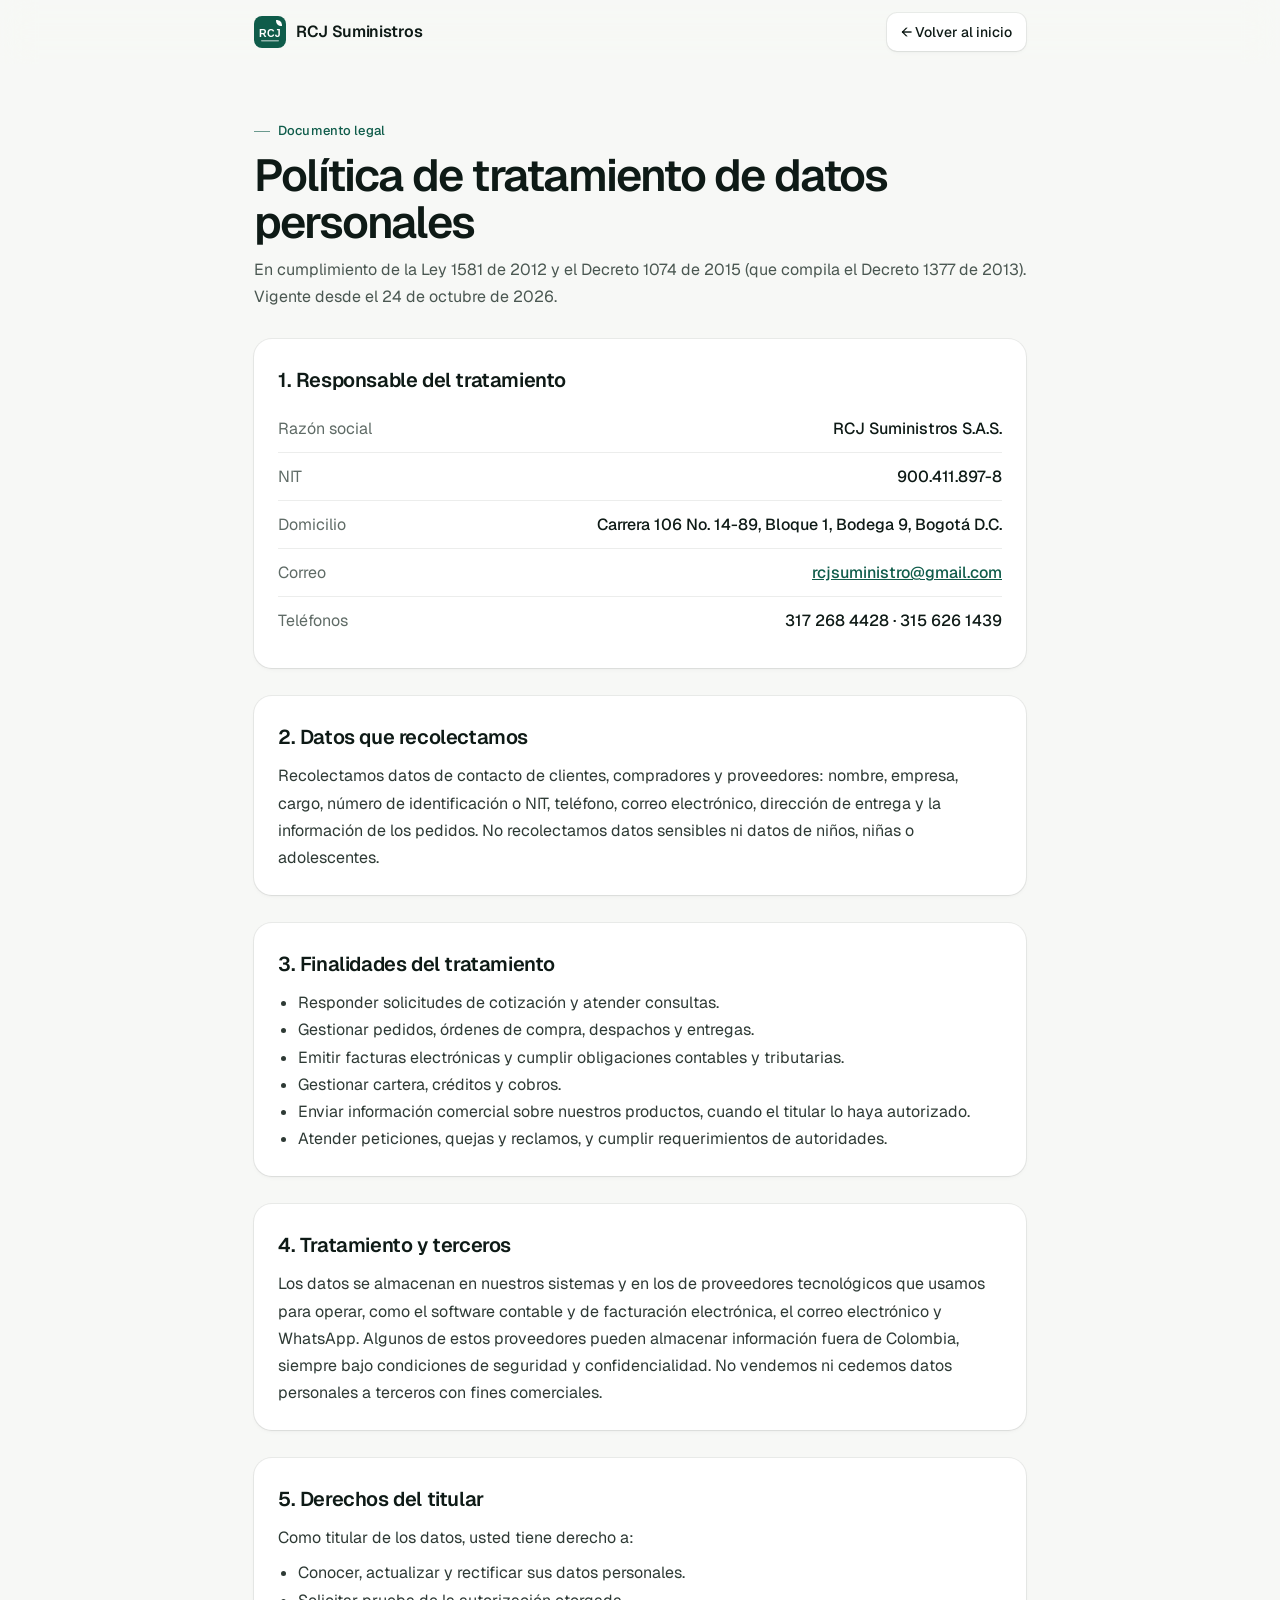
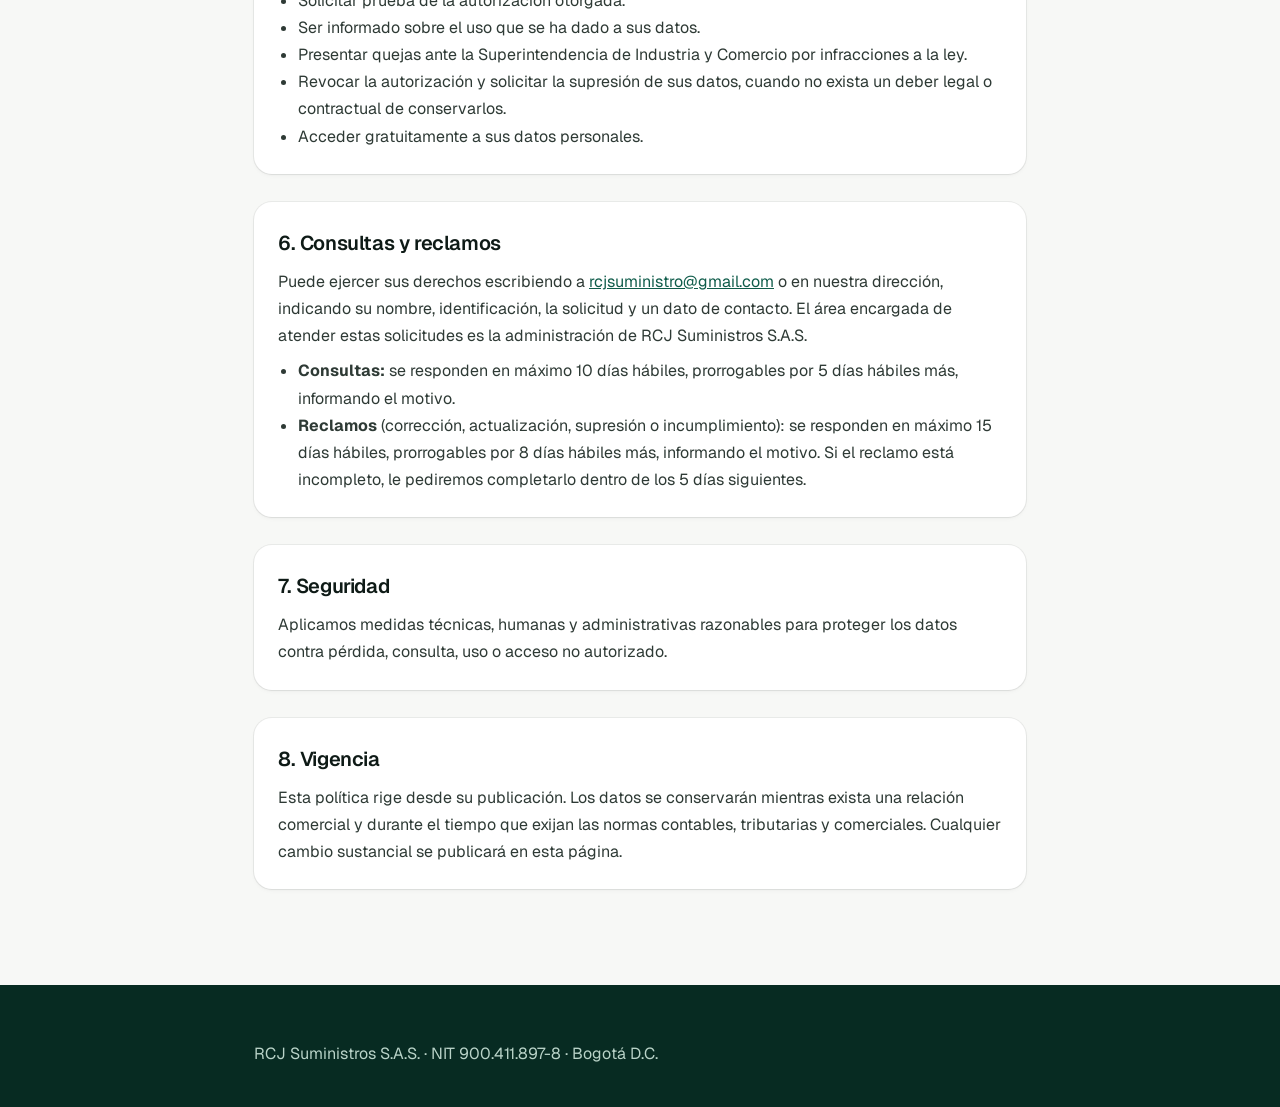
==== commit 7d38d812: "Corrige correo de contacto: rcjsuministro@gmail.com Co-Authored-By: Claude Opus 5.5 <noreply@anthrop" ====
--- a/politica-de-datos.html
+++ b/politica-de-datos.html
@@ -32,7 +32,7 @@
 <div><span class="muted">Razón social</span><strong style="font-weight:500">RCJ Suministros S.A.S.</strong></div>
 <div><span class="muted">NIT</span><strong style="font-weight:500">900.411.897-8</strong></div>
 <div><span class="muted">Domicilio</span><strong style="font-weight:500">Carrera 106 No. 14-89, Bloque 1, Bodega 9, Bogotá D.C.</strong></div>
-<div><span class="muted">Correo</span><a href="mailto:rcjsuministros@gmail.com" style="font-weight:500">rcjsuministros@gmail.com</a></div>
+<div><span class="muted">Correo</span><a href="mailto:rcjsuministro@gmail.com" style="font-weight:500">rcjsuministro@gmail.com</a></div>
 <div><span class="muted">Teléfonos</span><strong style="font-weight:500">317 268 4428 · 315 626 1439</strong></div>
 </div></section>
 
@@ -64,7 +64,7 @@
 </ul></section>
 
 <section><h2>6. Consultas y reclamos</h2>
-<p>Puede ejercer sus derechos escribiendo a <a href="mailto:rcjsuministros@gmail.com">rcjsuministros@gmail.com</a> o en nuestra dirección, indicando su nombre, identificación, la solicitud y un dato de contacto. El área encargada de atender estas solicitudes es la administración de RCJ Suministros S.A.S.</p>
+<p>Puede ejercer sus derechos escribiendo a <a href="mailto:rcjsuministro@gmail.com">rcjsuministro@gmail.com</a> o en nuestra dirección, indicando su nombre, identificación, la solicitud y un dato de contacto. El área encargada de atender estas solicitudes es la administración de RCJ Suministros S.A.S.</p>
 <ul>
 <li><strong>Consultas:</strong> se responden en máximo 10 días hábiles, prorrogables por 5 días hábiles más, informando el motivo.</li>
 <li><strong>Reclamos</strong> (corrección, actualización, supresión o incumplimiento): se responden en máximo 15 días hábiles, prorrogables por 8 días hábiles más, informando el motivo. Si el reclamo está incompleto, le pediremos completarlo dentro de los 5 días siguientes.</li>
--- a/styles.css
+++ b/styles.css
@@ -97,7 +97,7 @@
 .stage::before{content:"";position:absolute;inset:0;background-image:radial-gradient(rgba(255,255,255,.12) 1px,transparent 1px);background-size:18px 18px;z-index:-1}
 .stage::after{content:"";position:absolute;inset:auto -20% -40% -20%;height:70%;background:radial-gradient(closest-side,rgba(191,227,210,.35),transparent);z-index:-1}
 .tile{position:absolute;width:30%;aspect-ratio:1;border-radius:22px;background:#fff;display:flex;align-items:center;justify-content:center;box-shadow:0 1px 0 rgba(255,255,255,.6) inset,0 18px 40px -16px rgba(0,0,0,.45)}
-.tile img{width:84%;height:auto}
+.tile img{width:70%;height:70%;object-fit:contain;mix-blend-mode:multiply;margin-bottom:12px}
 .tile span{position:absolute;bottom:10px;left:12px;font-size:11px;font-weight:600;color:var(--muted);letter-spacing:.02em}
 .t1{top:7%;left:7%;rotate:-6deg}
 .t2{top:5%;left:39%;rotate:4deg}
@@ -181,7 +181,7 @@
 .grid{display:grid;grid-template-columns:repeat(auto-fill,minmax(240px,1fr));gap:14px;margin-top:28px}
 .card{position:relative;background:#fff;border-radius:18px;box-shadow:var(--shadow-sm);overflow:hidden;display:flex;flex-direction:column;transition:transform 220ms var(--ease-out),box-shadow 220ms ease}
 .card-img{position:relative;height:170px;margin:8px 8px 0;border-radius:12px;background:var(--green-50);display:flex;align-items:center;justify-content:center}
-.card-img img{width:200px;height:150px;object-fit:contain;transition:transform 300ms var(--ease-out)}
+.card-img{background:#fff}.card-img img{width:200px;height:150px;object-fit:contain;mix-blend-mode:multiply;transition:transform 300ms var(--ease-out)}
 .card-img .line{position:absolute;top:10px;left:10px;font-size:11px;font-weight:600;color:var(--green-700);background:rgba(255,255,255,.92);padding:3px 8px;border-radius:7px;box-shadow:var(--ring)}
 .card-body{padding:14px 16px 16px;display:flex;flex-direction:column;flex:1}
 .card-body h3{margin:0;font-size:15px;font-weight:500;line-height:1.35;letter-spacing:-.01em}
@@ -289,7 +289,7 @@
 .list-row{display:flex;align-items:center;gap:12px;padding:12px 0;border-bottom:1px solid var(--line)}
 .list-row:last-child{border-bottom:0}
 .list-row .thumb{width:44px;height:44px;border-radius:10px;background:var(--green-50);display:flex;align-items:center;justify-content:center;flex:none}
-.list-row .thumb img{width:38px}
+.list-row .thumb img{width:38px;height:38px;object-fit:contain;mix-blend-mode:multiply;border-radius:6px}
 .list-row .name{flex:1;min-width:0;font-size:14px;font-weight:500;line-height:1.3}
 .list-row .name span{display:block;font-size:12px;font-weight:400;color:var(--muted)}
 .fields{display:grid;grid-template-columns:repeat(2,minmax(0,1fr));gap:12px}
@@ -364,3 +364,4 @@
 .facts div{display:flex;flex-wrap:wrap;justify-content:space-between;gap:4px 16px;padding:10px 0;border-bottom:1px solid var(--line)}
 .facts div:last-child{border-bottom:0}
 .muted{color:var(--muted)}
+.price small{white-space:nowrap}
